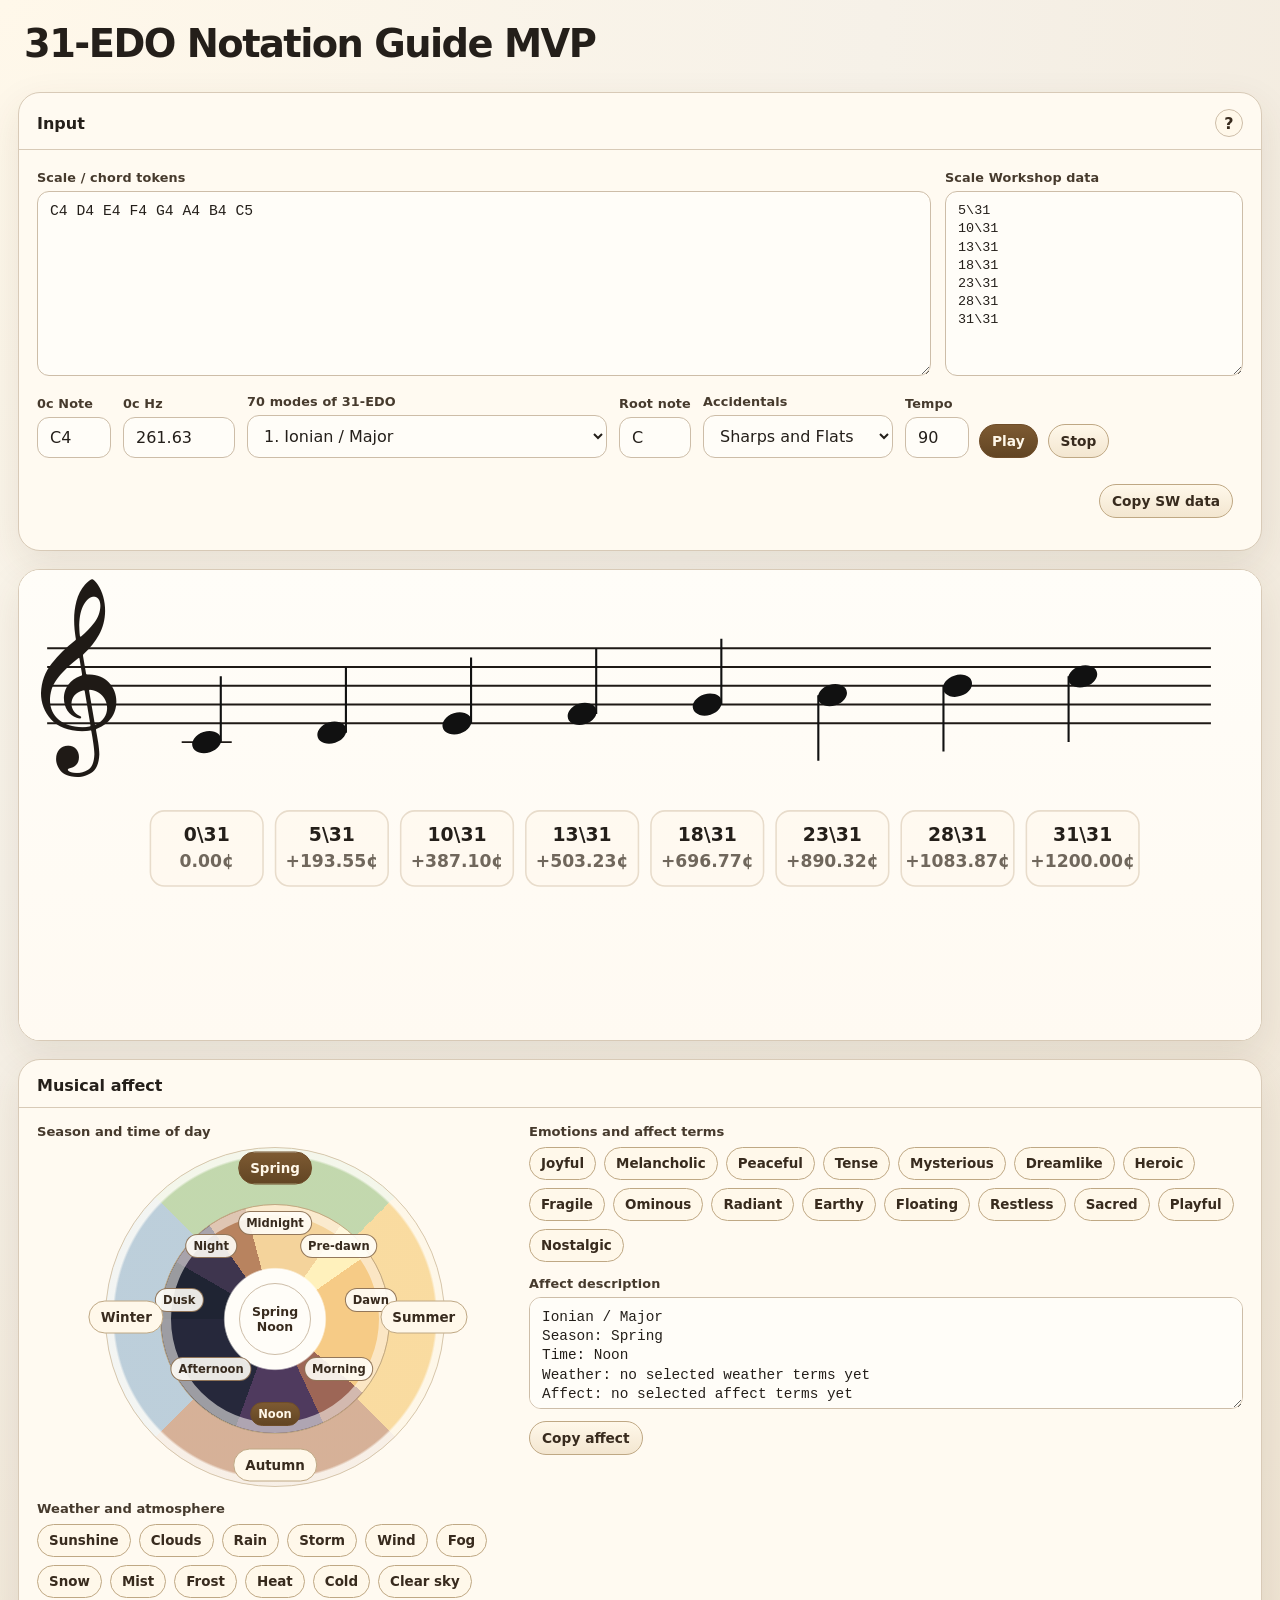
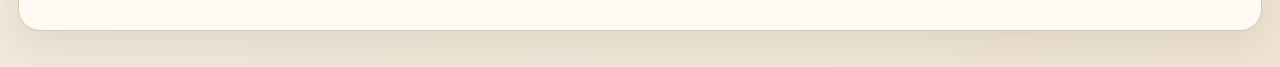
==== index.html @ f3fd468a "Update accidental style options in dropdown for clarity" ====
<!DOCTYPE html>
<html lang="en">
<head>
  <meta charset="UTF-8" />
  <meta name="viewport" content="width=device-width, initial-scale=1.0" />
  <title>31-EDO Notation Guide MVP</title>
  <link rel="stylesheet" href="styles.css" />
</head>
<body>
  <header>
    <h1>31-EDO Notation Guide MVP</h1>
  </header>

  <main>
    <section class="card">
      <div class="card-header">
        <h2 class="card-title">Input</h2>
        <details class="help-tooltip header-help">
          <summary aria-label="Notation help">?</summary>
          <div class="help-panel">
            <p class="hint">
              Use spaces for melody notes. Put chord notes inside brackets, e.g. <span class="small-code">[C4 E4 G4]</span>. <span class="small-code">^</span>/<span class="small-code">↑</span> = up by 1 step, <span class="small-code">v</span>/<span class="small-code">↓</span> = down by 1 step, <span class="small-code">#</span> = sharp by 2 steps, <span class="small-code">b</span> = flat by 2 steps, <span class="small-code">x</span> = double sharp by 4 steps, and <span class="small-code">bb</span> = double flat by 4 steps. Imported scale spellings also accept <span class="small-code">t</span> as up and <span class="small-code">d</span> as down.
            </p>
            <div class="legend" aria-label="Notation legend">
              <div class="legend-row"><strong>C4</strong><span>Natural staff note. Octave numbers use scientific pitch notation.</span></div>
              <div class="legend-row"><strong>C^4</strong><span>C up, +1 step.</span></div>
              <div class="legend-row"><strong>C#4</strong><span>C sharp, +2 steps.</span></div>
              <div class="legend-row"><strong>C^#4</strong><span>C up-sharp, +3 steps.</span></div>
              <div class="legend-row"><strong>Cx4</strong><span>C double-sharp, +4 steps.</span></div>
              <div class="legend-row"><strong>Cvb4</strong><span>C down-flat, -3 steps.</span></div>
            </div>
          </div>
        </details>
      </div>
      <div class="card-body">
        <div class="notation-data-grid">
          <div class="field">
            <label for="musicInput">Scale / chord tokens</label>
            <textarea id="musicInput" spellcheck="false">C4 D4 E4 F4 G4 A4 B4 C5</textarea>

          </div>

          <div class="field">
            <label for="scaleWorkshopOutput">Scale Workshop data</label>
            <textarea id="scaleWorkshopOutput" readonly spellcheck="false"></textarea>
          </div>
        </div>


        <div id="errorBox" class="error-box"></div>

        <div class="grid2">
          <div class="field compact-field">
            <label for="referenceNote">0c Note</label>
            <input id="referenceNote" value="C4" spellcheck="false" />
          </div>
          <div class="field compact-field hz-field">
            <label for="refHz">0c Hz</label>
            <input id="refHz" type="number" value="261.63" min="1" step="0.01" />
          </div>
          <div class="field mode-field">
            <label for="scaleSelect">70 modes of 31-EDO</label>
            <select id="scaleSelect">
              <option value="">Select a scale…</option>
            </select>
          </div>
          <div class="field root-field">
            <label for="rootNote">Root note</label>
            <input id="rootNote" value="C" spellcheck="false" />
          </div>
          <div class="field accidental-style-field">
            <label for="accidentalStyle">Accidentals</label>
            <select id="accidentalStyle">
              <option value="stein-zimmermann" selected>Sharps and Flats</option>
              <option value="arrows">Mixed</option>
              <option value="sagittal">Arrows</option>
            </select>
          </div>
          <div class="playback-controls">
            <div class="tempo-field">
              <label for="tempoBpm">Tempo</label>
              <input id="tempoBpm" type="number" value="90" min="20" max="300" step="1" />
            </div>
            <button class="primary" id="playBtn" type="button">Play</button>
            <button id="stopBtn" type="button">Stop</button>
          </div>
          <div class="sw-actions">
            <button id="copySwBtn" type="button">Copy SW data</button>
            <span id="copyStatus" class="copy-status"></span>
          </div>
        </div>
      </div>
    </section>

    <section class="card">
      <div class="staff-scroll">
        <svg id="staffSvg" viewBox="0 0 1000 260" role="img" aria-label="Rendered 31-EDO staff notation"></svg>
      </div>
    </section>

    <section class="card">
      <div class="card-header">
        <h2 class="card-title">Musical affect</h2>
      </div>
      <div class="card-body">
        <div class="affect-layout">
          <div>
            <div class="affect-block">
              <p class="affect-section-title">Season and time of day</p>
              <div class="time-clock-wrap">
                <div class="season-ring" id="seasonOptions">
                  <button type="button" class="affect-option season-mark spring active" data-season="Spring">Spring</button>
                  <button type="button" class="affect-option season-mark summer" data-season="Summer">Summer</button>
                  <button type="button" class="affect-option season-mark autumn" data-season="Autumn">Autumn</button>
                  <button type="button" class="affect-option season-mark winter" data-season="Winter">Winter</button>
                </div>
                <div class="time-clock" id="timeClock">
                  <button type="button" class="clock-mark midnight" data-time="Midnight" data-angle="0">Midnight</button>
                  <button type="button" class="clock-mark predawn" data-time="Pre-dawn" data-angle="45">Pre-dawn</button>
                  <button type="button" class="clock-mark dawn" data-time="Dawn" data-angle="90">Dawn</button>
                  <button type="button" class="clock-mark morning" data-time="Morning" data-angle="135">Morning</button>
                  <button type="button" class="clock-mark noon active" data-time="Noon" data-angle="180">Noon</button>
                  <button type="button" class="clock-mark afternoon" data-time="Afternoon" data-angle="225">Afternoon</button>
                  <button type="button" class="clock-mark dusk" data-time="Dusk" data-angle="270">Dusk</button>
                  <button type="button" class="clock-mark night" data-time="Night" data-angle="315">Night</button>
                  <div class="clock-center" id="timeClockLabel">Spring Noon</div>
                </div>
              </div>
            </div>
            <div class="affect-block">
              <p class="affect-section-title">Weather and atmosphere</p>
              <div class="affect-chip-grid" id="weatherTerms">
                <button type="button" class="affect-chip" data-weather="sunshine">Sunshine</button>
                <button type="button" class="affect-chip" data-weather="clouds">Clouds</button>
                <button type="button" class="affect-chip" data-weather="rain">Rain</button>
                <button type="button" class="affect-chip" data-weather="storm">Storm</button>
                <button type="button" class="affect-chip" data-weather="wind">Wind</button>
                <button type="button" class="affect-chip" data-weather="fog">Fog</button>
                <button type="button" class="affect-chip" data-weather="snow">Snow</button>
                <button type="button" class="affect-chip" data-weather="mist">Mist</button>
                <button type="button" class="affect-chip" data-weather="frost">Frost</button>
                <button type="button" class="affect-chip" data-weather="heat">Heat</button>
                <button type="button" class="affect-chip" data-weather="cold">Cold</button>
                <button type="button" class="affect-chip" data-weather="clear sky">Clear sky</button>
              </div>
            </div>
          </div>
          <div>
            <div class="affect-block">
              <p class="affect-section-title">Emotions and affect terms</p>
              <div class="affect-chip-grid" id="affectTerms">
                <button type="button" class="affect-chip" data-term="joyful">Joyful</button>
                <button type="button" class="affect-chip" data-term="melancholic">Melancholic</button>
                <button type="button" class="affect-chip" data-term="peaceful">Peaceful</button>
                <button type="button" class="affect-chip" data-term="tense">Tense</button>
                <button type="button" class="affect-chip" data-term="mysterious">Mysterious</button>
                <button type="button" class="affect-chip" data-term="dreamlike">Dreamlike</button>
                <button type="button" class="affect-chip" data-term="heroic">Heroic</button>
                <button type="button" class="affect-chip" data-term="fragile">Fragile</button>
                <button type="button" class="affect-chip" data-term="ominous">Ominous</button>
                <button type="button" class="affect-chip" data-term="radiant">Radiant</button>
                <button type="button" class="affect-chip" data-term="earthy">Earthy</button>
                <button type="button" class="affect-chip" data-term="floating">Floating</button>
                <button type="button" class="affect-chip" data-term="restless">Restless</button>
                <button type="button" class="affect-chip" data-term="sacred">Sacred</button>
                <button type="button" class="affect-chip" data-term="playful">Playful</button>
                <button type="button" class="affect-chip" data-term="nostalgic">Nostalgic</button>
              </div>
            </div>
            <div class="field">
              <label for="affectSummary">Affect description</label>
              <textarea id="affectSummary" readonly spellcheck="false"></textarea>
              <div class="affect-output-actions">
                <button id="copyAffectBtn" type="button">Copy affect</button>
                <span id="affectCopyStatus" class="copy-status"></span>
              </div>
            </div>
          </div>
        </div>
      </div>
    </section>
  </main>

  <script src="app.js"></script>
</body>
</html>
---- styles.css ----
@font-face {
  font-family: "Bravura";
  src: url("fonts/Bravura.woff") format("woff");
  font-display: swap;
}

@font-face {
  font-family: "Bravura Text";
  src: url("fonts/BravuraText.woff") format("woff");
  font-display: swap;
}

:root {
  --bg: #f6f1e8;
  --panel: #fffaf0;
  --ink: #241f1a;
  --muted: #70675c;
  --line: #d8cab7;
  --accent2: #9b6f37;
  --bad: #a73526;
  --good: #286b43;
  --music-font: "Bravura", "Bravura Text", serif;
  --music-text-font: "Bravura Text", "Bravura", serif;
}

* { box-sizing: border-box; }

body {
  margin: 0;
  font-family: ui-sans-serif, system-ui, -apple-system, BlinkMacSystemFont, "Segoe UI", sans-serif;
  background: radial-gradient(circle at top left, #fff8ea 0, var(--bg) 42%, #efe4d3 100%);
  color: var(--ink);
}

header {
  padding: 24px 24px 8px;
  width: 100%;
  margin: 0;
}

h1 {
  margin: 0 0 8px;
  font-size: clamp(1.7rem, 3vw, 2.7rem);
  letter-spacing: -0.04em;
  line-height: 1.05;
}

main {
  width: 100%;
  margin: 0;
  padding: 12px 18px 36px;
  display: grid;
  grid-template-columns: 1fr;
  gap: 18px;
}

.card {
  background: color-mix(in srgb, var(--panel) 94%, white 6%);
  border: 1px solid var(--line);
  border-radius: 22px;
  box-shadow: 0 14px 38px rgba(74, 55, 34, 0.10);
  overflow: hidden;
}

.card-header {
  padding: 16px 18px 12px;
  border-bottom: 1px solid var(--line);
  display: flex;
  justify-content: space-between;
  align-items: baseline;
  gap: 12px;
}

.card-title {
  font-size: 1rem;
  font-weight: 760;
  margin: 0;
}

.card-body { padding: 16px 18px 18px; }

label {
  display: block;
  font-size: 0.8rem;
  font-weight: 750;
  margin: 0 0 6px;
  color: #463a2d;
  letter-spacing: 0.01em;
}

input, textarea, select, button { font: inherit; }

input, textarea, select {
  width: 100%;
  border: 1px solid #cdbda8;
  border-radius: 12px;
  background: #fffdf8;
  color: var(--ink);
  padding: 10px 12px;
  outline: none;
}

input:focus, textarea:focus, select:focus {
  border-color: var(--accent2);
  box-shadow: 0 0 0 3px rgba(155, 111, 55, 0.18);
}

textarea {
  min-height: 155px;
  resize: vertical;
  line-height: 1.35;
  font-family: ui-monospace, SFMono-Regular, Menlo, Monaco, Consolas, "Liberation Mono", monospace;
  font-size: 0.92rem;
}

.grid2 {
  display: flex;
  flex-wrap: wrap;
  gap: 12px;
  align-items: end;
}

@media (max-width: 760px) {
  .grid2 > * { width: 100%; flex-basis: 100%; }
}

.field { margin-bottom: 14px; }

.hint {
  color: var(--muted);
  font-size: 0.82rem;
  line-height: 1.45;
  margin: 8px 0 0;
}

.help-tooltip {
  width: fit-content;
  position: relative;
}

.header-help {
  margin-left: auto;
}

.help-tooltip summary {
  cursor: pointer;
  list-style: none;
  display: inline-flex;
  align-items: center;
  justify-content: center;
  width: 28px;
  height: 28px;
  border: 1px solid #cdbda8;
  border-radius: 999px;
  background: #fff8ea;
  color: #382b1e;
  font-weight: 800;
  user-select: none;
}

.help-tooltip summary::-webkit-details-marker { display: none; }

.help-panel {
  position: absolute;
  z-index: 20;
  right: 0;
  top: 36px;
  width: min(680px, calc(100vw - 72px));
  padding: 14px;
  border: 1px solid #cdbda8;
  border-radius: 16px;
  background: #fffdf8;
  box-shadow: 0 14px 36px rgba(74, 55, 34, 0.18);
}

.small-code {
  font-family: ui-monospace, SFMono-Regular, Menlo, Monaco, Consolas, monospace;
  background: #f2eadc;
  border: 1px solid #dfd2bf;
  padding: 1px 5px;
  border-radius: 7px;
  white-space: nowrap;
}

.playback-controls {
  display: flex;
  align-items: end;
  gap: 10px;
  margin-bottom: 14px;
}

.compact-field {
  width: 74px;
  flex: 0 0 74px;
}

.hz-field {
  width: 112px;
  flex: 0 0 112px;
}

.mode-field {
  width: 360px;
  flex: 0 1 360px;
}

.root-field {
  width: 72px;
  flex: 0 0 72px;
}

.accidental-style-field {
  width: 190px;
  flex: 0 0 190px;
}

.tempo-field {
  width: 64px;
  flex: 0 0 64px;
}

.notation-data-grid {
  display: grid;
  grid-template-columns: minmax(520px, 3fr) minmax(210px, 1fr);
  gap: 14px;
  align-items: start;
  margin-top: 4px;
}

#musicInput { min-height: 185px; }

#scaleWorkshopOutput {
  min-height: 185px;
  font-size: 0.84rem;
}

.sw-actions {
  display: flex;
  flex-wrap: wrap;
  gap: 10px;
  align-items: end;
  margin-left: auto;
  margin-bottom: 14px;
}

@media (max-width: 900px) {
  .notation-data-grid { grid-template-columns: 1fr; }
}


button {
  border: 1px solid #bfa884;
  background: linear-gradient(#fff8ea, #f3e6d0);
  color: #382b1e;
  border-radius: 999px;
  padding: 8px 12px;
  cursor: pointer;
  font-weight: 720;
  font-size: 0.86rem;
}

button:hover { filter: brightness(0.98); }

button.primary {
  background: linear-gradient(#7d5a32, #624523);
  color: #fff7e8;
  border-color: #6f4d29;
}

.legend {
  display: grid;
  grid-template-columns: 1fr;
  gap: 8px;
  margin-top: 8px;
}

.legend-row {
  display: grid;
  grid-template-columns: 82px 1fr;
  gap: 8px;
  align-items: baseline;
  font-size: 0.86rem;
  color: var(--muted);
}

.legend-row strong {
  color: var(--ink);
  font-family: ui-monospace, SFMono-Regular, Menlo, Monaco, Consolas, monospace;
  font-size: 0.84rem;
}


.copy-status {
  font-size: 0.82rem;
  color: var(--muted);
  align-self: center;
}

.copy-status.good { color: var(--good); }
.copy-status.bad { color: var(--bad); }

.staff-scroll {
  width: 100%;
  overflow-x: auto;
  background: #fffdf8;
}

#staffSvg {
  display: block;
  min-width: 100%;
  width: 100%;
  height: auto;
  background: linear-gradient(#fffdf8, #fffaf2);
}

.error-box {
  border: 1px solid color-mix(in srgb, var(--bad) 50%, white 50%);
  background: #fff4ef;
  color: #6f2017;
  padding: 12px;
  border-radius: 14px;
  margin-top: 12px;
  font-size: 0.9rem;
  line-height: 1.45;
  display: none;
}

.error-box.show { display: block; }

.affect-layout {
  display: grid;
  grid-template-columns: minmax(240px, 0.8fr) minmax(320px, 1.2fr);
  gap: 16px;
  align-items: start;
}

.affect-section-title {
  font-size: 0.82rem;
  font-weight: 800;
  margin: 0 0 8px;
  color: #463a2d;
}

.affect-button-row, .affect-chip-grid {
  display: flex;
  flex-wrap: wrap;
  gap: 8px;
}

.time-clock-wrap {
  position: relative;
  display: grid;
  place-items: center;
  width: 340px;
  height: 340px;
  max-width: 100%;
  margin: 0 auto;
  padding: 8px 0 4px;
}

.season-ring {
  position: absolute;
  inset: 0;
  border-radius: 999px;
  border: 1px solid #d7c7ad;
  background:
    radial-gradient(circle at center, transparent 0 67%, rgba(255, 253, 248, 0.82) 68% 100%),
    conic-gradient(
      from -45deg,
      rgba(139, 185, 112, 0.52) 0deg 90deg,
      rgba(244, 191, 86, 0.52) 90deg 180deg,
      rgba(177, 110, 70, 0.52) 180deg 270deg,
      rgba(128, 167, 198, 0.52) 270deg 360deg
    );
}

.season-mark {
  position: absolute;
  transform: translate(-50%, -50%);
  z-index: 3;
}

.season-mark.spring { left: 50%; top: 6%; }
.season-mark.summer { left: 94%; top: 50%; }
.season-mark.autumn { left: 50%; top: 94%; }
.season-mark.winter { left: 6%; top: 50%; }

.time-clock {
  position: relative;
  z-index: 2;
  width: 230px;
  height: 230px;
  border-radius: 999px;
  border: 1px solid #bfa884;
  background:
    radial-gradient(circle at center, #fffdf8 0 31%, transparent 32%),
    conic-gradient(
      from -90deg,
      #1f2433 0deg 30deg,
      #3e354e 30deg 55deg,
      #b8835f 55deg 75deg,
      #f4d39b 75deg 125deg,
      #fff1bc 125deg 145deg,
      #f6cb86 145deg 220deg,
      #9d6656 220deg 245deg,
      #4f3a5e 245deg 290deg,
      #26283b 290deg 360deg
    );
  box-shadow: inset 0 0 0 10px rgba(255, 253, 248, 0.55);
}


.clock-center {
  position: absolute;
  left: 50%;
  top: 50%;
  transform: translate(-50%, -50%);
  width: 72px;
  height: 72px;
  border-radius: 999px;
  border: 1px solid #cdbda8;
  background: #fffdf8;
  display: grid;
  place-items: center;
  text-align: center;
  padding: 8px;
  font-size: 0.78rem;
  font-weight: 800;
  color: #382b1e;
}

.clock-mark {
  position: absolute;
  transform: translate(-50%, -50%);
  border: 1px solid rgba(111, 77, 41, 0.75);
  background: rgba(255, 253, 248, 0.9);
  color: #382b1e;
  border-radius: 999px;
  padding: 4px 7px;
  cursor: pointer;
  font-size: 0.72rem;
  font-weight: 800;
  white-space: nowrap;
}

.clock-mark.active {
  background: linear-gradient(#7d5a32, #624523);
  color: #fff7e8;
  border-color: #6f4d29;
}

.clock-mark.midnight { left: 50%; top: 8%; }
.clock-mark.predawn { left: 78%; top: 18%; }
.clock-mark.dawn { left: 92%; top: 42%; }
.clock-mark.morning { left: 78%; top: 72%; }
.clock-mark.noon { left: 50%; top: 92%; }
.clock-mark.afternoon { left: 22%; top: 72%; }
.clock-mark.dusk { left: 8%; top: 42%; }
.clock-mark.night { left: 22%; top: 18%; }

.affect-chip, .affect-option {
  border: 1px solid #bfa884;
  background: #fff8ea;
  color: #382b1e;
  border-radius: 999px;
  padding: 8px 11px;
  cursor: pointer;
  font-weight: 720;
  font-size: 0.84rem;
}

.affect-chip.active, .affect-option.active {
  background: linear-gradient(#7d5a32, #624523);
  color: #fff7e8;
  border-color: #6f4d29;
}

.affect-block { margin-bottom: 14px; }

#affectSummary {
  min-height: 112px;
  font-size: 0.9rem;
}

.affect-output-actions {
  display: flex;
  gap: 10px;
  align-items: center;
  margin-top: 8px;
}

@media (max-width: 860px) {
  .affect-layout { grid-template-columns: 1fr; }
}
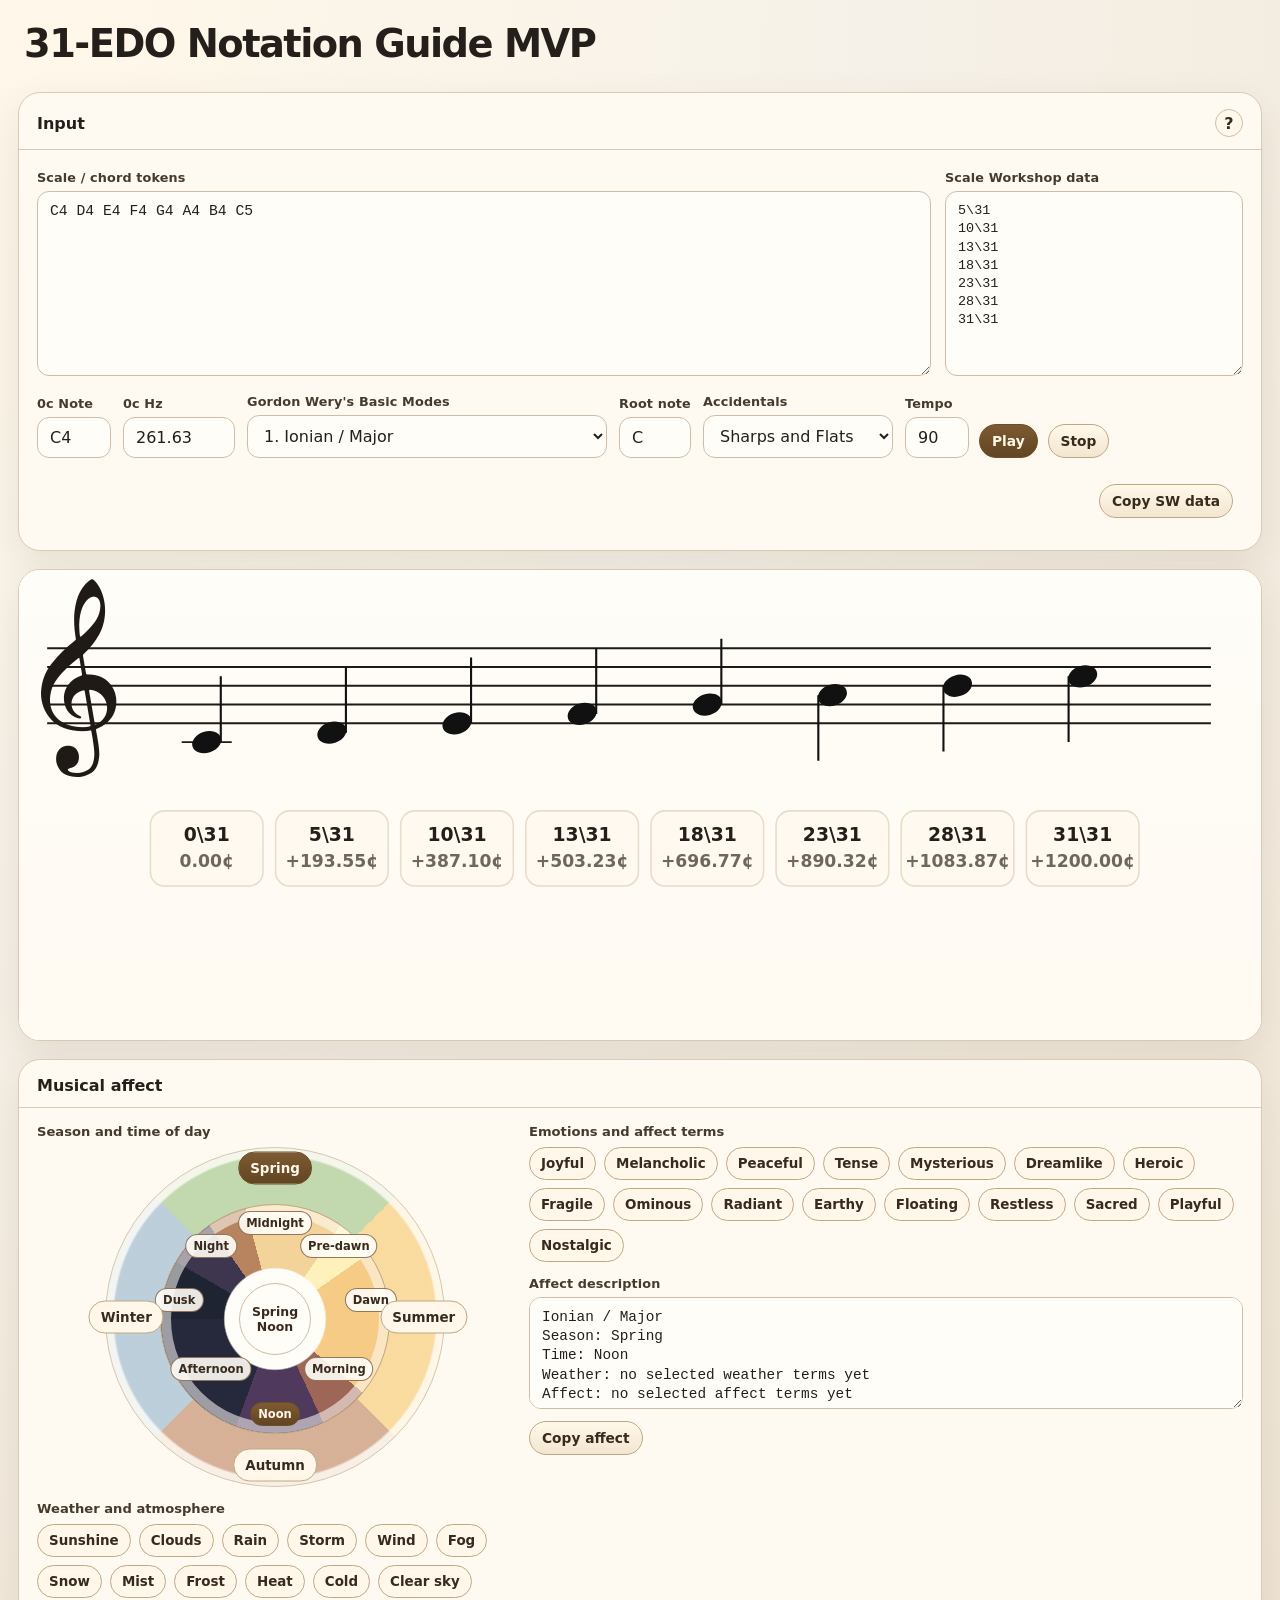
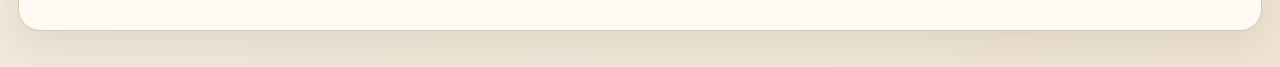
==== commit d4d3d7a7: "Update label for scale selection to reflect correct naming" ====
--- a/index.html
+++ b/index.html
@@ -59,7 +59,7 @@
             <input id="refHz" type="number" value="261.63" min="1" step="0.01" />
           </div>
           <div class="field mode-field">
-            <label for="scaleSelect">70 modes of 31-EDO</label>
+            <label for="scaleSelect">Gordon Wery's Basic Modes</label>
             <select id="scaleSelect">
               <option value="">Select a scale…</option>
             </select>
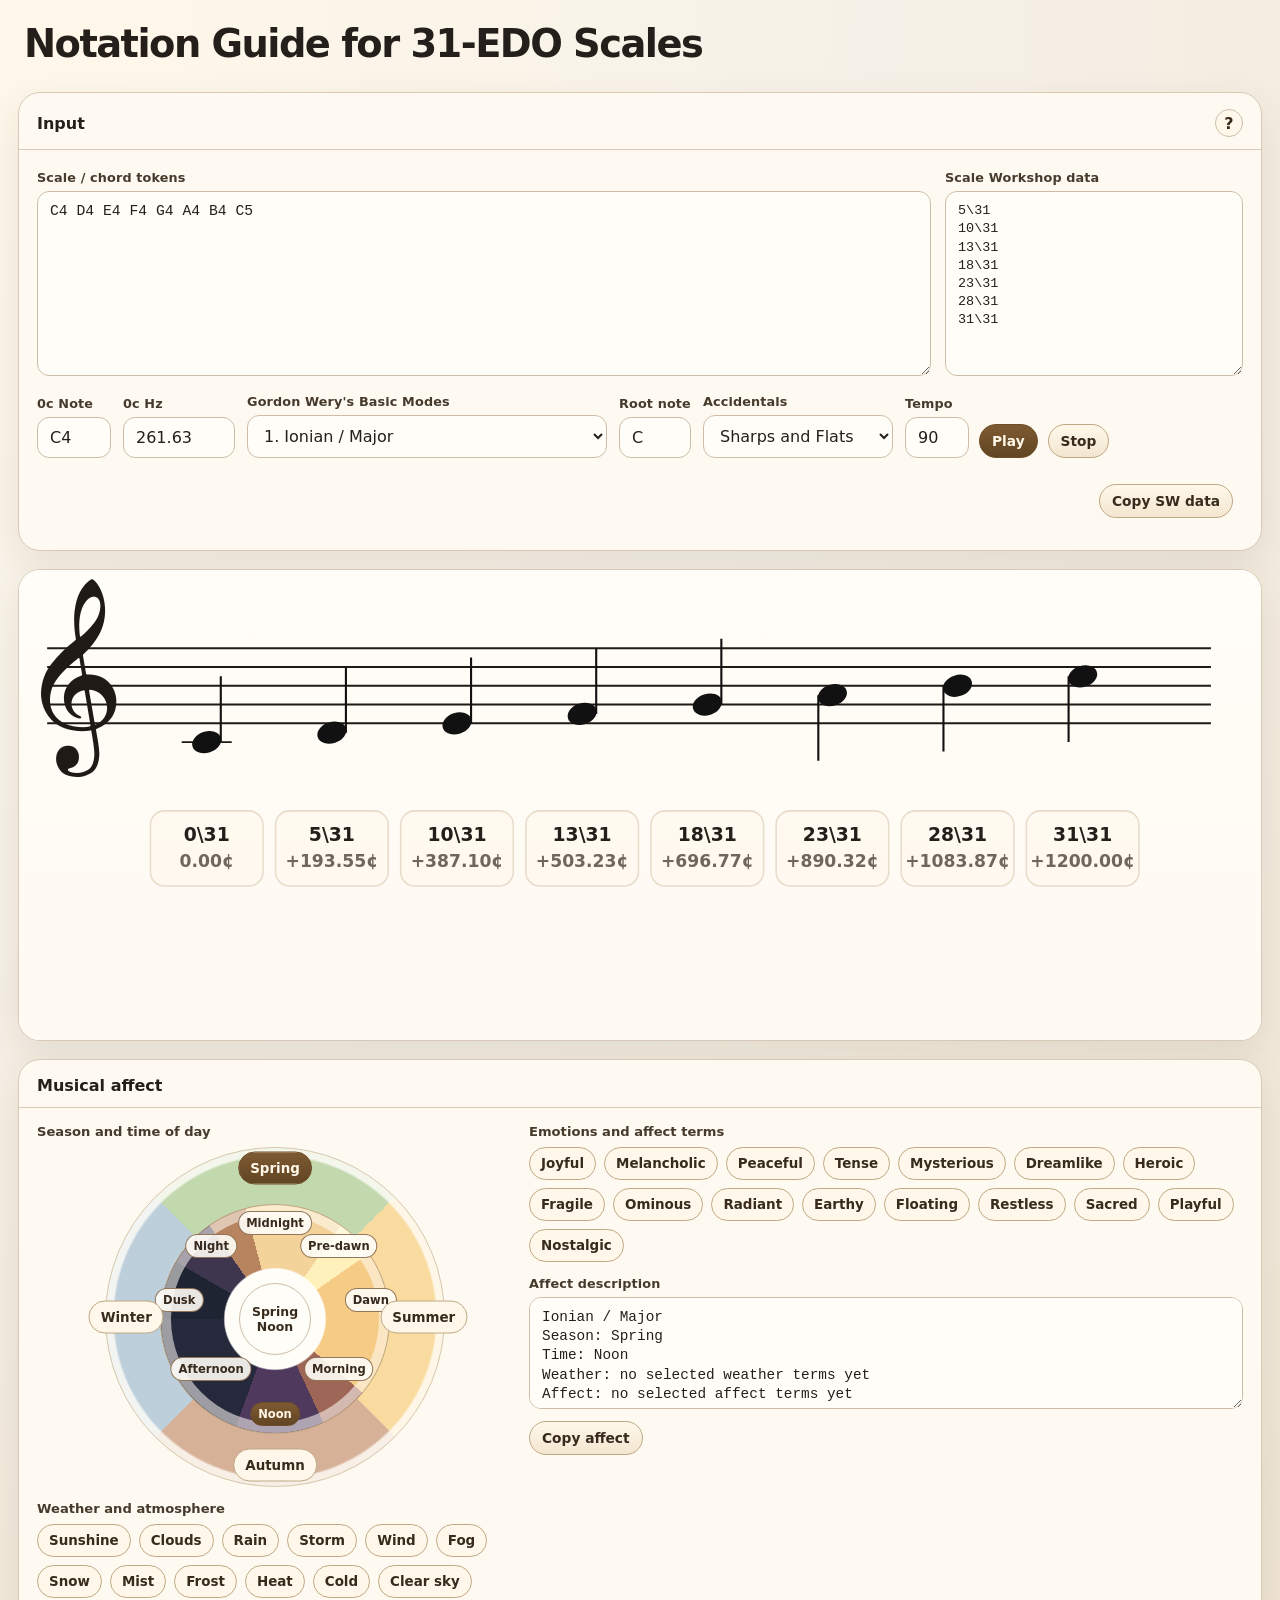
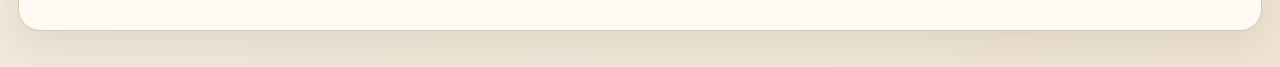
==== commit 0078f937: "Update title and header for consistency in notation guide" ====
--- a/index.html
+++ b/index.html
@@ -3,12 +3,12 @@
 <head>
   <meta charset="UTF-8" />
   <meta name="viewport" content="width=device-width, initial-scale=1.0" />
-  <title>31-EDO Notation Guide MVP</title>
+  <title>Notation Guide for 31-EDO Scales</title>
   <link rel="stylesheet" href="styles.css" />
 </head>
 <body>
   <header>
-    <h1>31-EDO Notation Guide MVP</h1>
+    <h1>Notation Guide for 31-EDO Scales</h1>
   </header>
 
   <main>
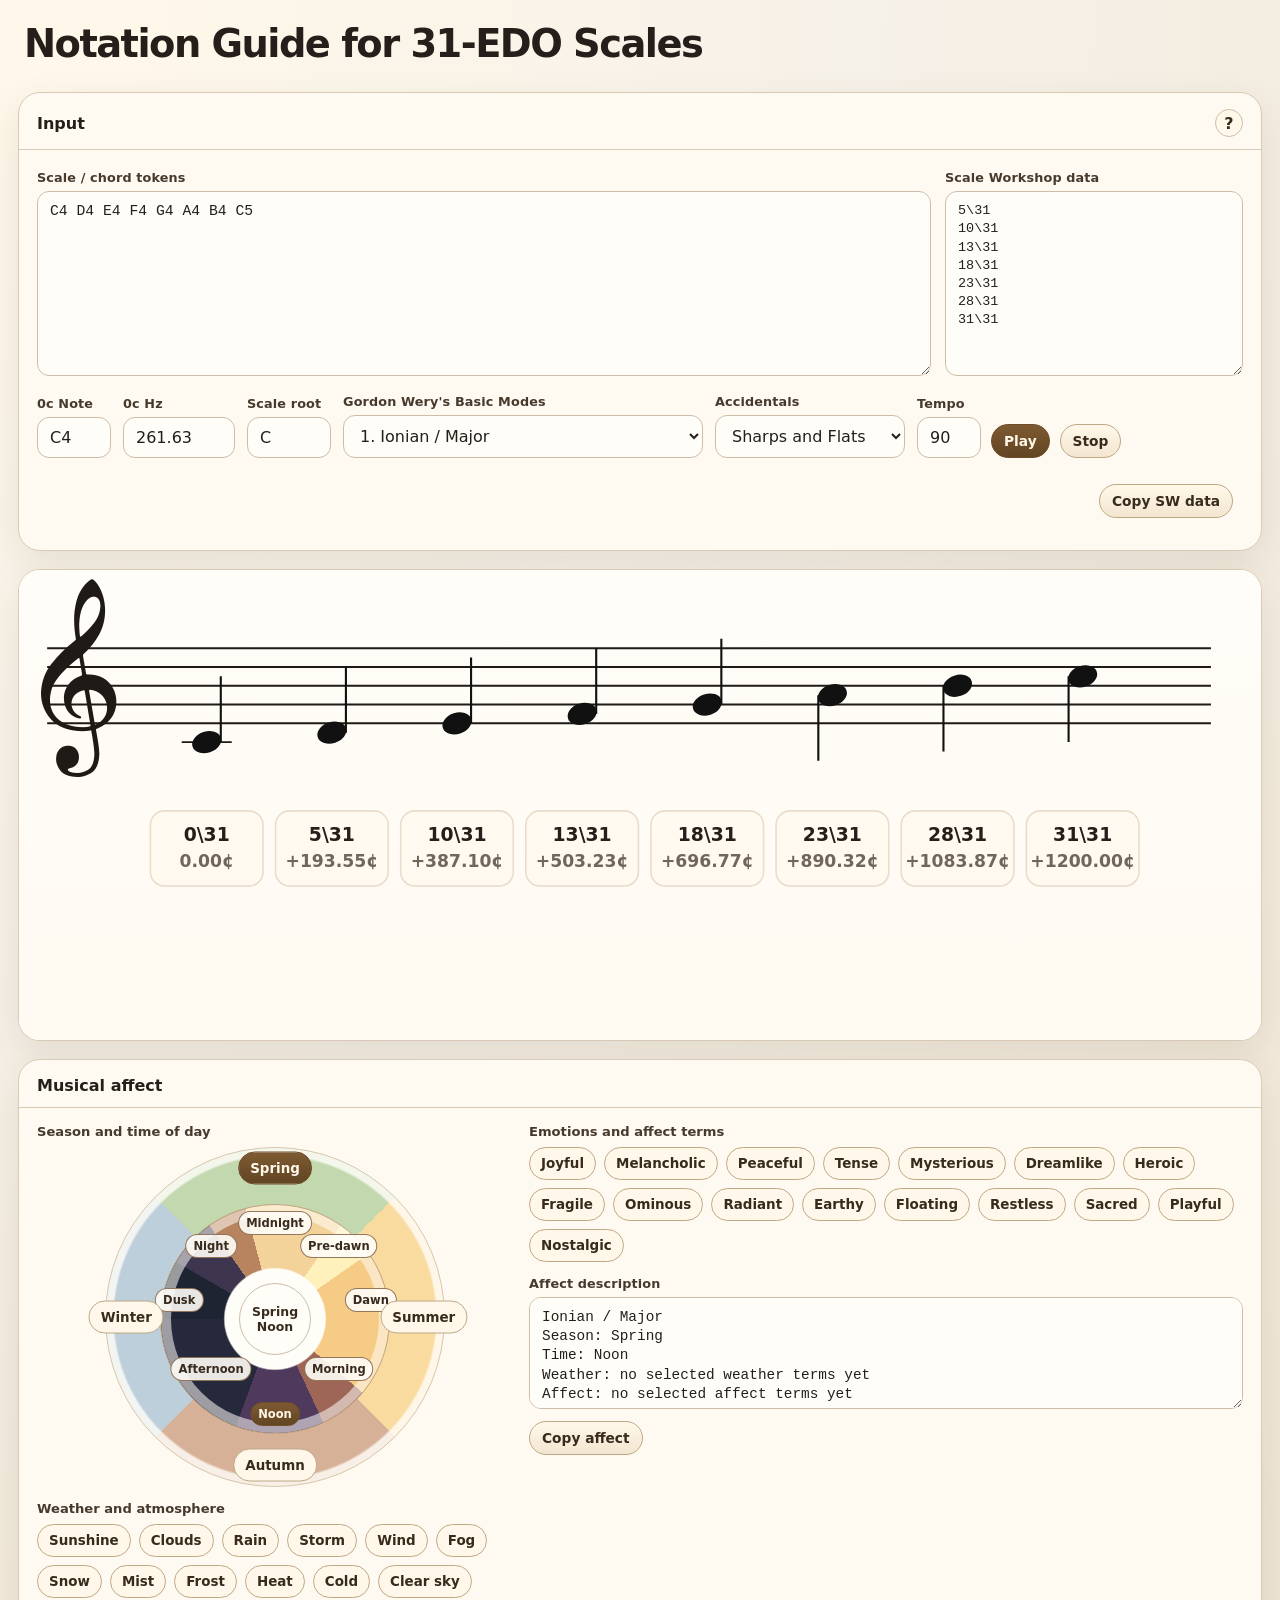
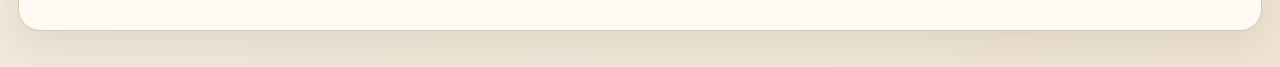
==== commit bc30d00b: "Add scale root input field and adjust root field width for better layout" ====
--- a/index.html
+++ b/index.html
@@ -58,15 +58,15 @@
             <label for="refHz">0c Hz</label>
             <input id="refHz" type="number" value="261.63" min="1" step="0.01" />
           </div>
+          <div class="field root-field">
+            <label for="rootNote">Scale root</label>
+            <input id="rootNote" value="C" spellcheck="false" />
+          </div>
           <div class="field mode-field">
             <label for="scaleSelect">Gordon Wery's Basic Modes</label>
             <select id="scaleSelect">
               <option value="">Select a scale…</option>
             </select>
-          </div>
-          <div class="field root-field">
-            <label for="rootNote">Root note</label>
-            <input id="rootNote" value="C" spellcheck="false" />
           </div>
           <div class="field accidental-style-field">
             <label for="accidentalStyle">Accidentals</label>
--- a/styles.css
+++ b/styles.css
@@ -205,8 +205,8 @@
 }
 
 .root-field {
-  width: 72px;
-  flex: 0 0 72px;
+  width: 84px;
+  flex: 0 0 84px;
 }
 
 .accidental-style-field {
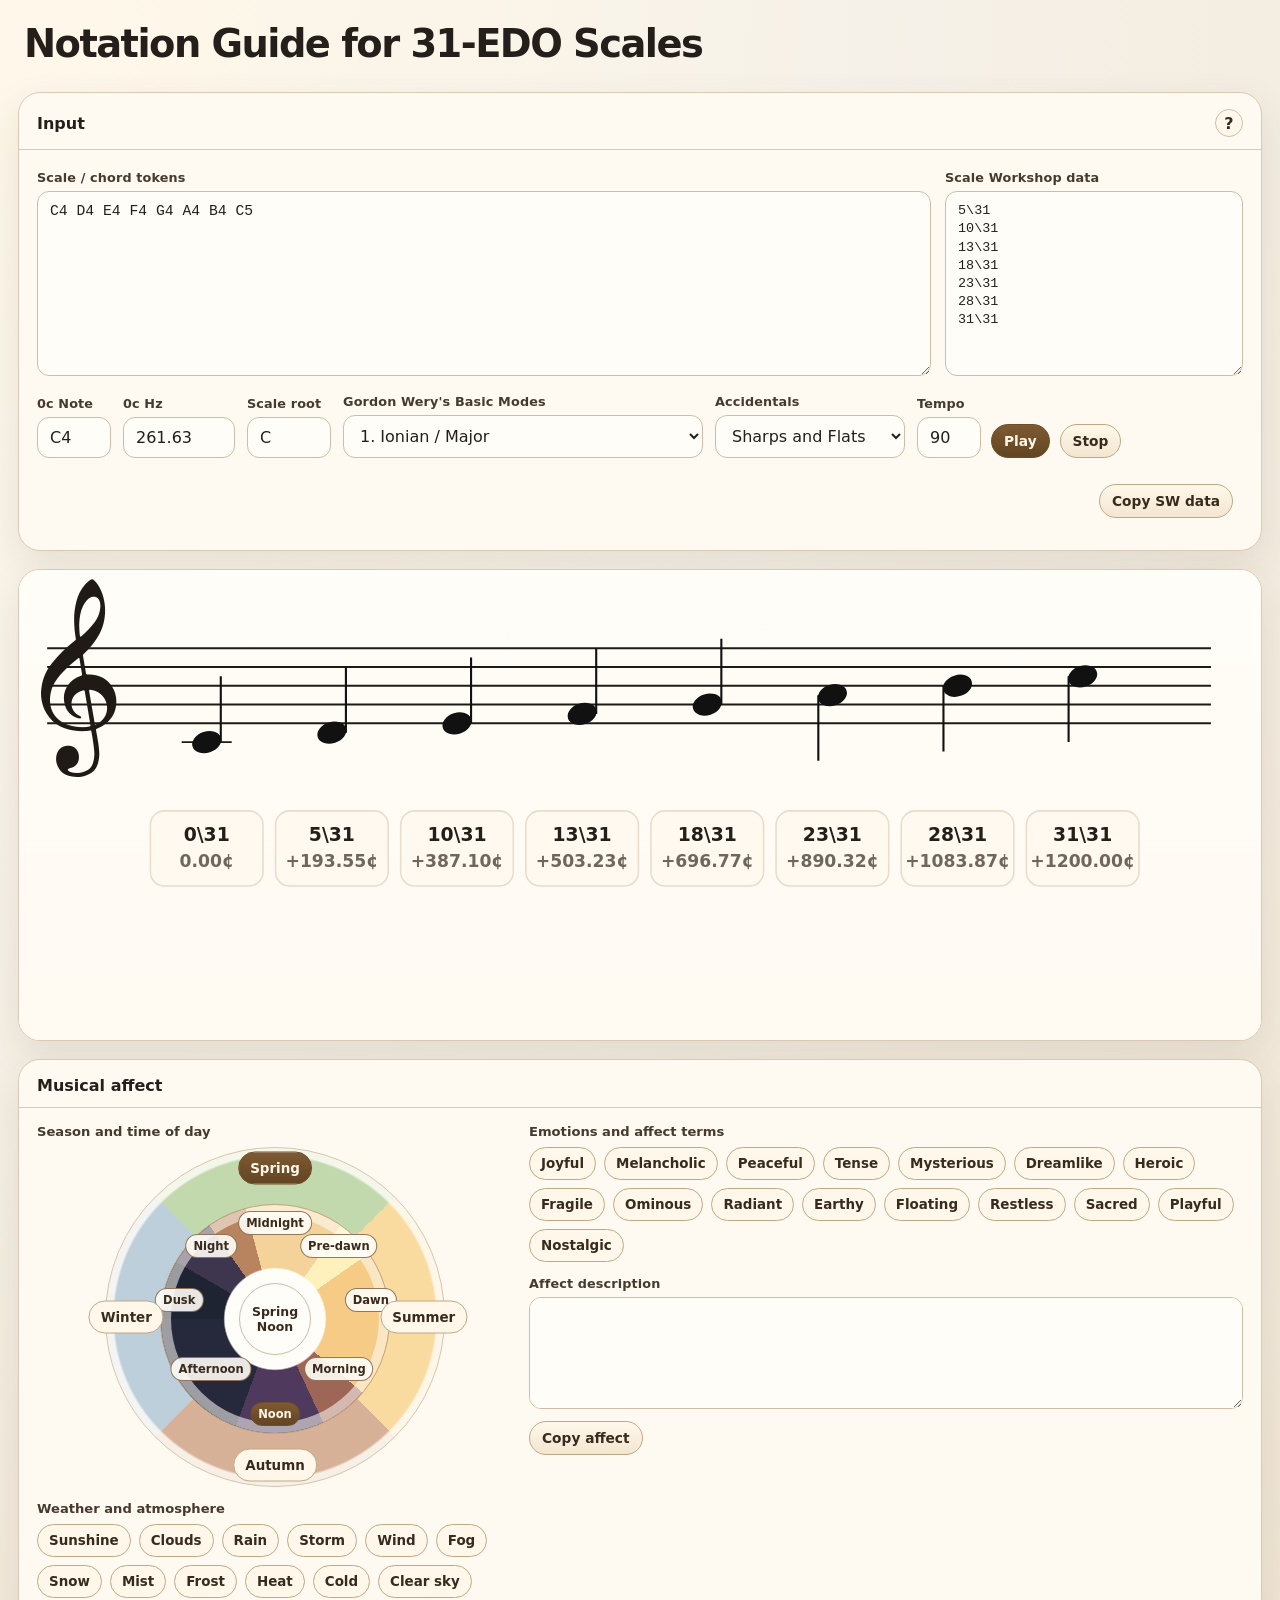
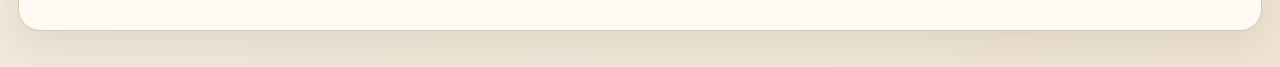
==== commit 9ced3e7e: "Add audio playback functionality with playSequence and stopPlayback methods" ====
--- a/index.html
+++ b/index.html
@@ -181,6 +181,10 @@
     </section>
   </main>
 
+  <script src="modes.js"></script>
+  <script src="theory.js"></script>
+  <script src="staffRenderer.js"></script>
+  <script src="audioPlayback.js"></script>
   <script src="app.js"></script>
 </body>
 </html>
